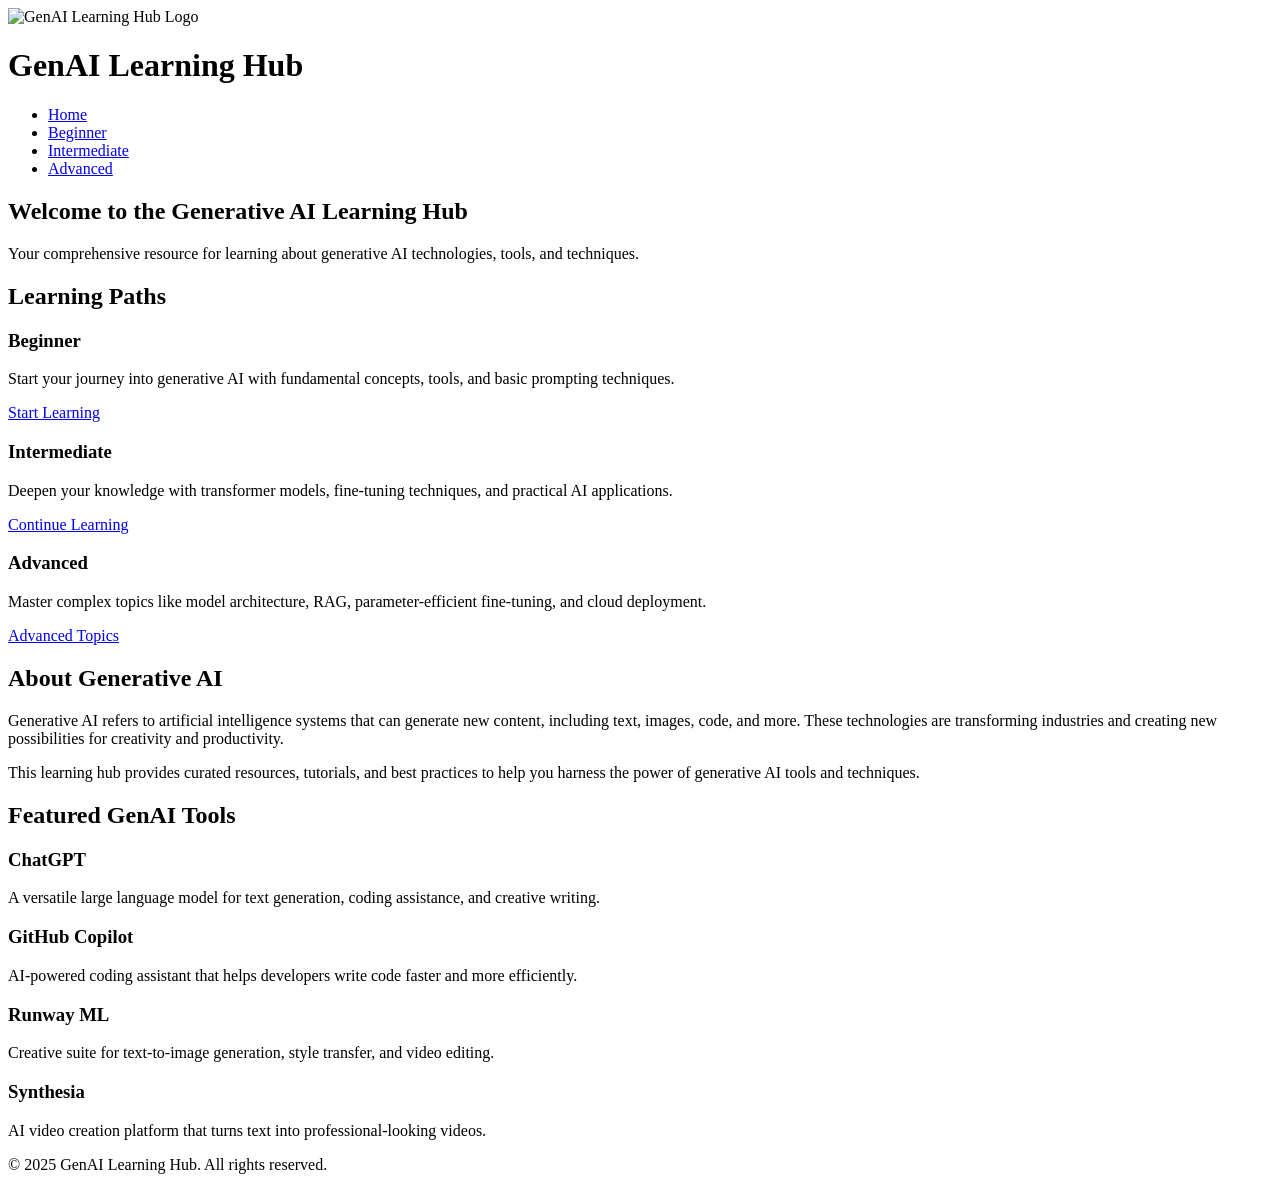
==== index.html @ 52ef444b "Add files via upload" ====
<!DOCTYPE html>
<html lang="en">
<head>
    <meta charset="UTF-8">
    <meta name="viewport" content="width=device-width, initial-scale=1.0">
    <meta name="description" content="Your comprehensive resource for learning about generative AI technologies, tools, and techniques.">
    <title>GenAI Learning Hub - Home</title>
    <link rel="stylesheet" href="css/styles.css">
</head>
<body>
    <header>
        <div class="container">
            <div class="logo-container">
                <img src="images/genai-logo.png" alt="GenAI Learning Hub Logo" class="logo">
                <h1>GenAI Learning Hub</h1>
            </div>
            <nav>
                <ul>
                    <li><a href="index.html" class="active">Home</a></li>
                    <li><a href="beginner.html">Beginner</a></li>
                    <li><a href="intermediate.html">Intermediate</a></li>
                    <li><a href="advanced.html">Advanced</a></li>
                </ul>
            </nav>
        </div>
    </header>

    <main>
        <section class="hero">
            <div class="container">
                <h2>Welcome to the Generative AI Learning Hub</h2>
                <p>Your comprehensive resource for learning about generative AI technologies, tools, and techniques.</p>
            </div>
        </section>

        <section class="learning-paths">
            <div class="container">
                <h2>Learning Paths</h2>
                <div class="path-cards">
                    <div class="card">
                        <h3>Beginner</h3>
                        <p>Start your journey into generative AI with fundamental concepts, tools, and basic prompting techniques.</p>
                        <a href="beginner.html" class="btn">Start Learning</a>
                    </div>
                    <div class="card">
                        <h3>Intermediate</h3>
                        <p>Deepen your knowledge with transformer models, fine-tuning techniques, and practical AI applications.</p>
                        <a href="intermediate.html" class="btn">Continue Learning</a>
                    </div>
                    <div class="card">
                        <h3>Advanced</h3>
                        <p>Master complex topics like model architecture, RAG, parameter-efficient fine-tuning, and cloud deployment.</p>
                        <a href="advanced.html" class="btn">Advanced Topics</a>
                    </div>
                </div>
            </div>
        </section>

        <section class="about">
            <div class="container">
                <h2>About Generative AI</h2>
                <p>Generative AI refers to artificial intelligence systems that can generate new content, including text, images, code, and more. These technologies are transforming industries and creating new possibilities for creativity and productivity.</p>
                <p>This learning hub provides curated resources, tutorials, and best practices to help you harness the power of generative AI tools and techniques.</p>
            </div>
        </section>

        <section class="featured-tools">
            <div class="container">
                <h2>Featured GenAI Tools</h2>
                <div class="tools-grid">
                    <div class="tool">
                        <h3>ChatGPT</h3>
                        <p>A versatile large language model for text generation, coding assistance, and creative writing.</p>
                    </div>
                    <div class="tool">
                        <h3>GitHub Copilot</h3>
                        <p>AI-powered coding assistant that helps developers write code faster and more efficiently.</p>
                    </div>
                    <div class="tool">
                        <h3>Runway ML</h3>
                        <p>Creative suite for text-to-image generation, style transfer, and video editing.</p>
                    </div>
                    <div class="tool">
                        <h3>Synthesia</h3>
                        <p>AI video creation platform that turns text into professional-looking videos.</p>
                    </div>
                </div>
            </div>
        </section>
    </main>

    <footer>
        <div class="container">
            <p>&copy; 2025 GenAI Learning Hub. All rights reserved.</p>
        </div>
    </footer>
</body>
</html>
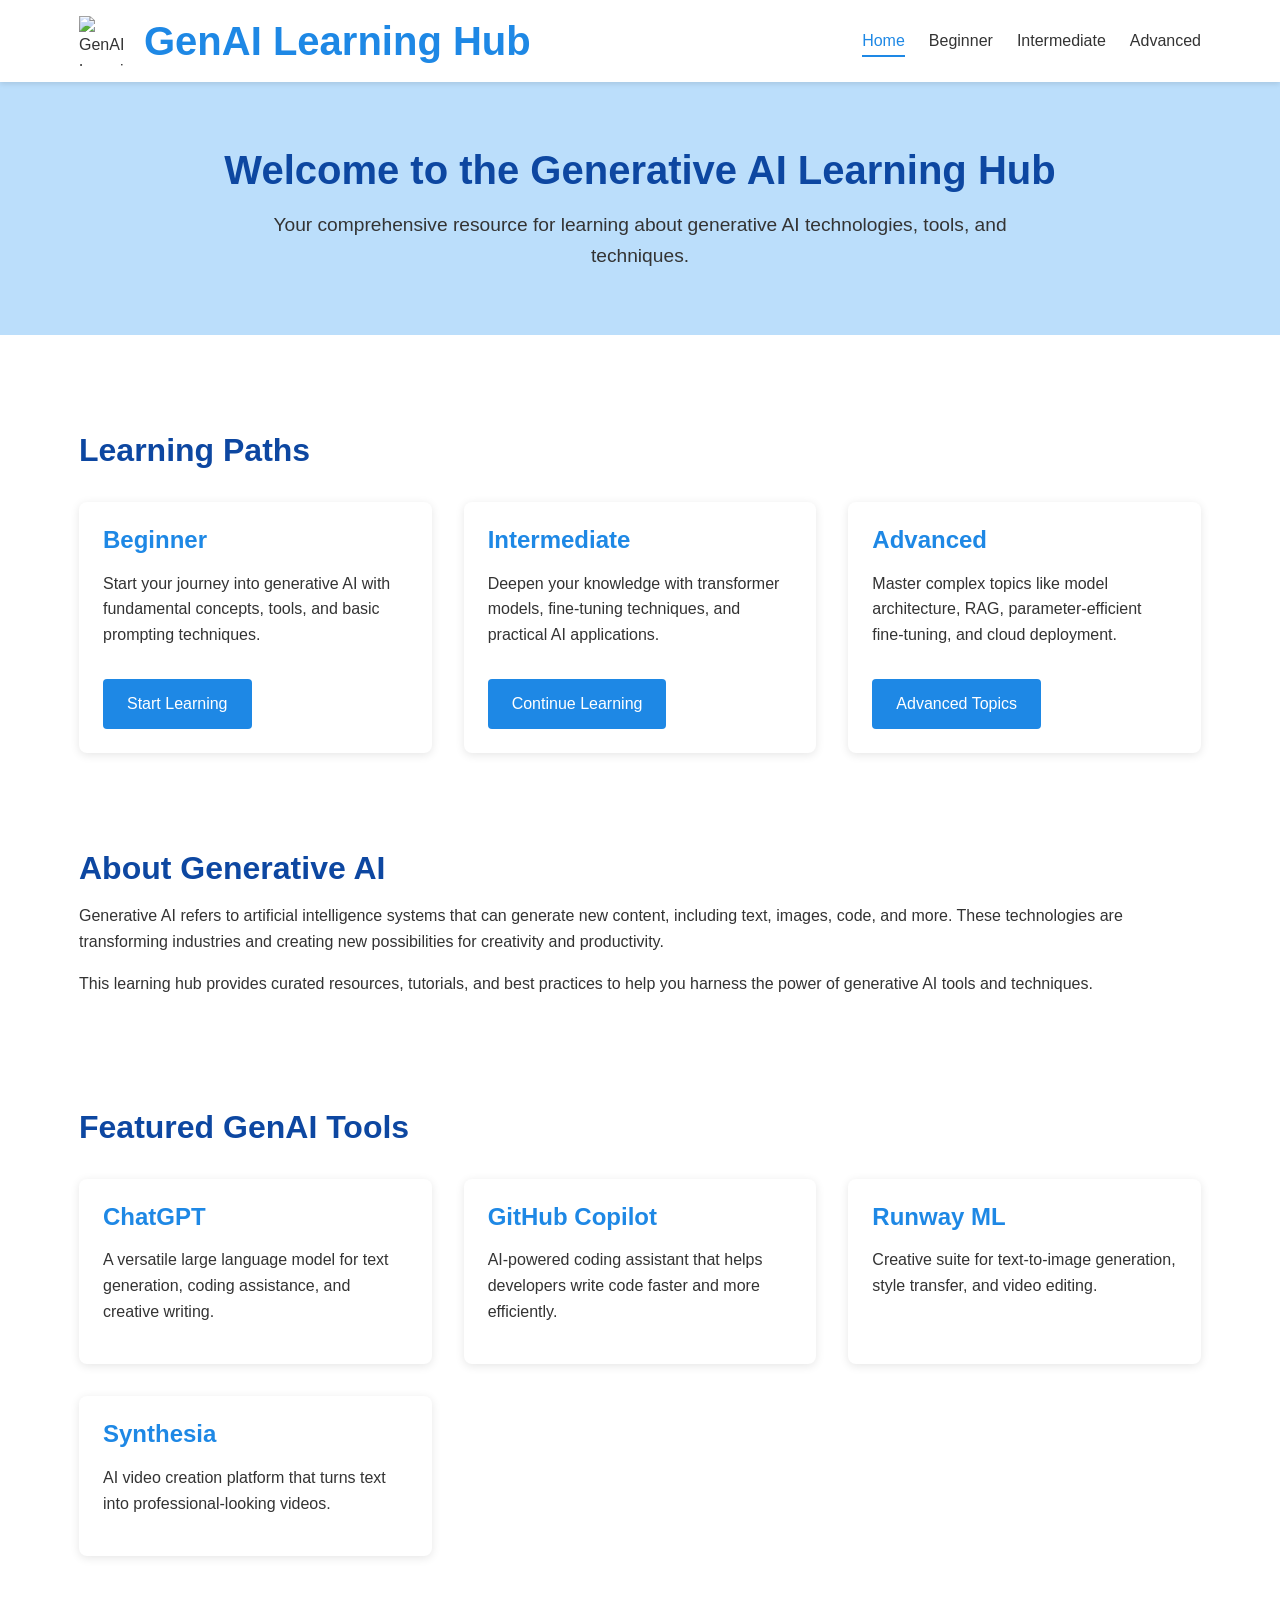
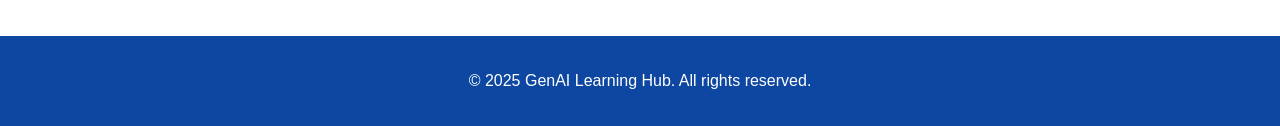
==== commit 667bc0ee: "Update index.html Changed CSS path" ====
--- a/index.html
+++ b/index.html
@@ -5,7 +5,7 @@
     <meta name="viewport" content="width=device-width, initial-scale=1.0">
     <meta name="description" content="Your comprehensive resource for learning about generative AI technologies, tools, and techniques.">
     <title>GenAI Learning Hub - Home</title>
-    <link rel="stylesheet" href="css/styles.css">
+    <link rel="stylesheet" href="styles.css">
 </head>
 <body>
     <header>
@@ -95,4 +95,4 @@
         </div>
     </footer>
 </body>
-</html>+</html>
--- a/styles.css
+++ b/styles.css
@@ -0,0 +1,370 @@
+/* Base Styles */
+:root {
+    --primary-blue: #1e88e5;
+    --secondary-blue: #64b5f6;
+    --light-blue: #bbdefb;
+    --dark-blue: #0d47a1;
+    --white: #ffffff;
+    --light-gray: #f5f5f5;
+    --text-dark: #333333;
+    --text-light: #757575;
+}
+
+* {
+    margin: 0;
+    padding: 0;
+    box-sizing: border-box;
+}
+
+body {
+    font-family: 'Segoe UI', Tahoma, Geneva, Verdana, sans-serif;
+    line-height: 1.6;
+    color: var(--text-dark);
+    background-color: var(--white);
+}
+
+.container {
+    width: 90%;
+    max-width: 1200px;
+    margin: 0 auto;
+    padding: 0 15px;
+}
+
+/* Typography */
+h1, h2, h3, h4, h5, h6 {
+    margin-bottom: 1rem;
+    line-height: 1.2;
+    color: var(--dark-blue);
+}
+
+h1 {
+    font-size: 2.5rem;
+}
+
+h2 {
+    font-size: 2rem;
+    margin-top: 2rem;
+}
+
+h3 {
+    font-size: 1.5rem;
+    color: var(--primary-blue);
+}
+
+p {
+    margin-bottom: 1rem;
+}
+
+a {
+    color: var(--primary-blue);
+    text-decoration: none;
+    transition: color 0.3s ease;
+}
+
+a:hover {
+    color: var(--dark-blue);
+}
+
+/* Header and Navigation */
+header {
+    background-color: var(--white);
+    box-shadow: 0 2px 5px rgba(0, 0, 0, 0.1);
+    padding: 1rem 0;
+    position: sticky;
+    top: 0;
+    z-index: 100;
+}
+
+header .container {
+    display: flex;
+    justify-content: space-between;
+    align-items: center;
+    flex-wrap: wrap;
+}
+
+.logo-container {
+    display: flex;
+    align-items: center;
+}
+
+.logo {
+    width: 50px;
+    height: 50px;
+    margin-right: 15px;
+}
+
+header h1 {
+    margin-bottom: 0;
+    color: var(--primary-blue);
+}
+
+nav ul {
+    display: flex;
+    list-style: none;
+}
+
+nav li {
+    margin-left: 1.5rem;
+}
+
+nav a {
+    color: var(--text-dark);
+    font-weight: 500;
+    padding: 0.5rem 0;
+    position: relative;
+}
+
+nav a:hover {
+    color: var(--primary-blue);
+}
+
+nav a.active {
+    color: var(--primary-blue);
+}
+
+nav a.active::after {
+    content: '';
+    position: absolute;
+    bottom: 0;
+    left: 0;
+    width: 100%;
+    height: 2px;
+    background-color: var(--primary-blue);
+}
+
+/* Hero Section */
+.hero {
+    background-color: var(--light-blue);
+    padding: 4rem 0;
+    text-align: center;
+    margin-bottom: 2rem;
+}
+
+.hero h2 {
+    font-size: 2.5rem;
+    margin-top: 0;
+}
+
+.hero p {
+    font-size: 1.2rem;
+    max-width: 800px;
+    margin: 0 auto;
+}
+
+/* Section Styling */
+section {
+    padding: 2rem 0;
+}
+
+.page-header {
+    background-color: var(--light-blue);
+    padding: 3rem 0;
+    text-align: center;
+    margin-bottom: 2rem;
+}
+
+/* Cards and Grids */
+.path-cards, .concept-grid, .tools-grid, .project-grid {
+    display: grid;
+    grid-template-columns: repeat(auto-fill, minmax(280px, 1fr));
+    gap: 2rem;
+    margin-top: 2rem;
+}
+
+.card, .concept, .tool, .project {
+    background-color: var(--white);
+    border-radius: 8px;
+    padding: 1.5rem;
+    box-shadow: 0 2px 10px rgba(0, 0, 0, 0.1);
+    transition: transform 0.3s ease, box-shadow 0.3s ease;
+}
+
+.card:hover, .concept:hover, .tool:hover, .project:hover {
+    transform: translateY(-5px);
+    box-shadow: 0 5px 15px rgba(0, 0, 0, 0.1);
+}
+
+/* Buttons */
+.btn {
+    display: inline-block;
+    background-color: var(--primary-blue);
+    color: var(--white);
+    padding: 0.75rem 1.5rem;
+    border-radius: 4px;
+    font-weight: 500;
+    margin-top: 1rem;
+    transition: background-color 0.3s ease;
+}
+
+.btn:hover {
+    background-color: var(--dark-blue);
+    color: var(--white);
+}
+
+/* Video Containers */
+.video-container {
+    margin-bottom: 3rem;
+}
+
+.video-wrapper {
+    position: relative;
+    padding-bottom: 56.25%; /* 16:9 aspect ratio */
+    height: 0;
+    overflow: hidden;
+    margin: 1rem 0;
+    border-radius: 8px;
+    box-shadow: 0 2px 10px rgba(0, 0, 0, 0.1);
+}
+
+.video-wrapper iframe {
+    position: absolute;
+    top: 0;
+    left: 0;
+    width: 100%;
+    height: 100%;
+    border: 0;
+}
+
+/* Next Steps Section */
+.next-steps {
+    background-color: var(--light-blue);
+    padding: 3rem 0;
+    text-align: center;
+    margin-top: 2rem;
+}
+
+.next-steps p {
+    max-width: 800px;
+    margin: 0 auto 1.5rem;
+}
+
+/* Footer */
+footer {
+    background-color: var(--dark-blue);
+    color: var(--white);
+    padding: 2rem 0;
+    text-align: center;
+    margin-top: 3rem;
+}
+
+footer p {
+    margin-bottom: 0;
+}
+
+/* Accessibility Improvements */
+.sr-only {
+    position: absolute;
+    width: 1px;
+    height: 1px;
+    padding: 0;
+    margin: -1px;
+    overflow: hidden;
+    clip: rect(0, 0, 0, 0);
+    white-space: nowrap;
+    border-width: 0;
+}
+
+/* Focus styles for keyboard navigation */
+a:focus, button:focus {
+    outline: 2px solid var(--primary-blue);
+    outline-offset: 2px;
+}
+
+/* Responsive Design */
+@media (max-width: 768px) {
+    header .container {
+        flex-direction: column;
+    }
+    
+    nav {
+        margin-top: 1rem;
+        width: 100%;
+    }
+    
+    nav ul {
+        justify-content: center;
+    }
+    
+    nav li {
+        margin: 0 0.75rem;
+    }
+    
+    h1 {
+        font-size: 2rem;
+    }
+    
+    h2 {
+        font-size: 1.75rem;
+    }
+    
+    .hero {
+        padding: 3rem 0;
+    }
+    
+    .hero h2 {
+        font-size: 2rem;
+    }
+}
+
+@media (max-width: 480px) {
+    .path-cards, .concept-grid, .tools-grid, .project-grid {
+        grid-template-columns: 1fr;
+    }
+    
+    h1 {
+        font-size: 1.75rem;
+    }
+    
+    h2 {
+        font-size: 1.5rem;
+    }
+    
+    .hero h2 {
+        font-size: 1.75rem;
+    }
+    
+    nav ul {
+        flex-wrap: wrap;
+        justify-content: center;
+    }
+    
+    nav li {
+        margin: 0.5rem;
+    }
+    
+    .logo {
+        width: 40px;
+        height: 40px;
+        margin-right: 10px;
+    }
+}
+
+/* Print styles */
+@media print {
+    header {
+        position: static;
+        box-shadow: none;
+    }
+    
+    .video-wrapper {
+        display: none;
+    }
+    
+    .btn {
+        display: none;
+    }
+    
+    body {
+        font-size: 12pt;
+    }
+    
+    a {
+        text-decoration: underline;
+        color: var(--text-dark);
+    }
+    
+    .card, .concept, .tool, .project {
+        box-shadow: none;
+        border: 1px solid #ddd;
+    }
+}
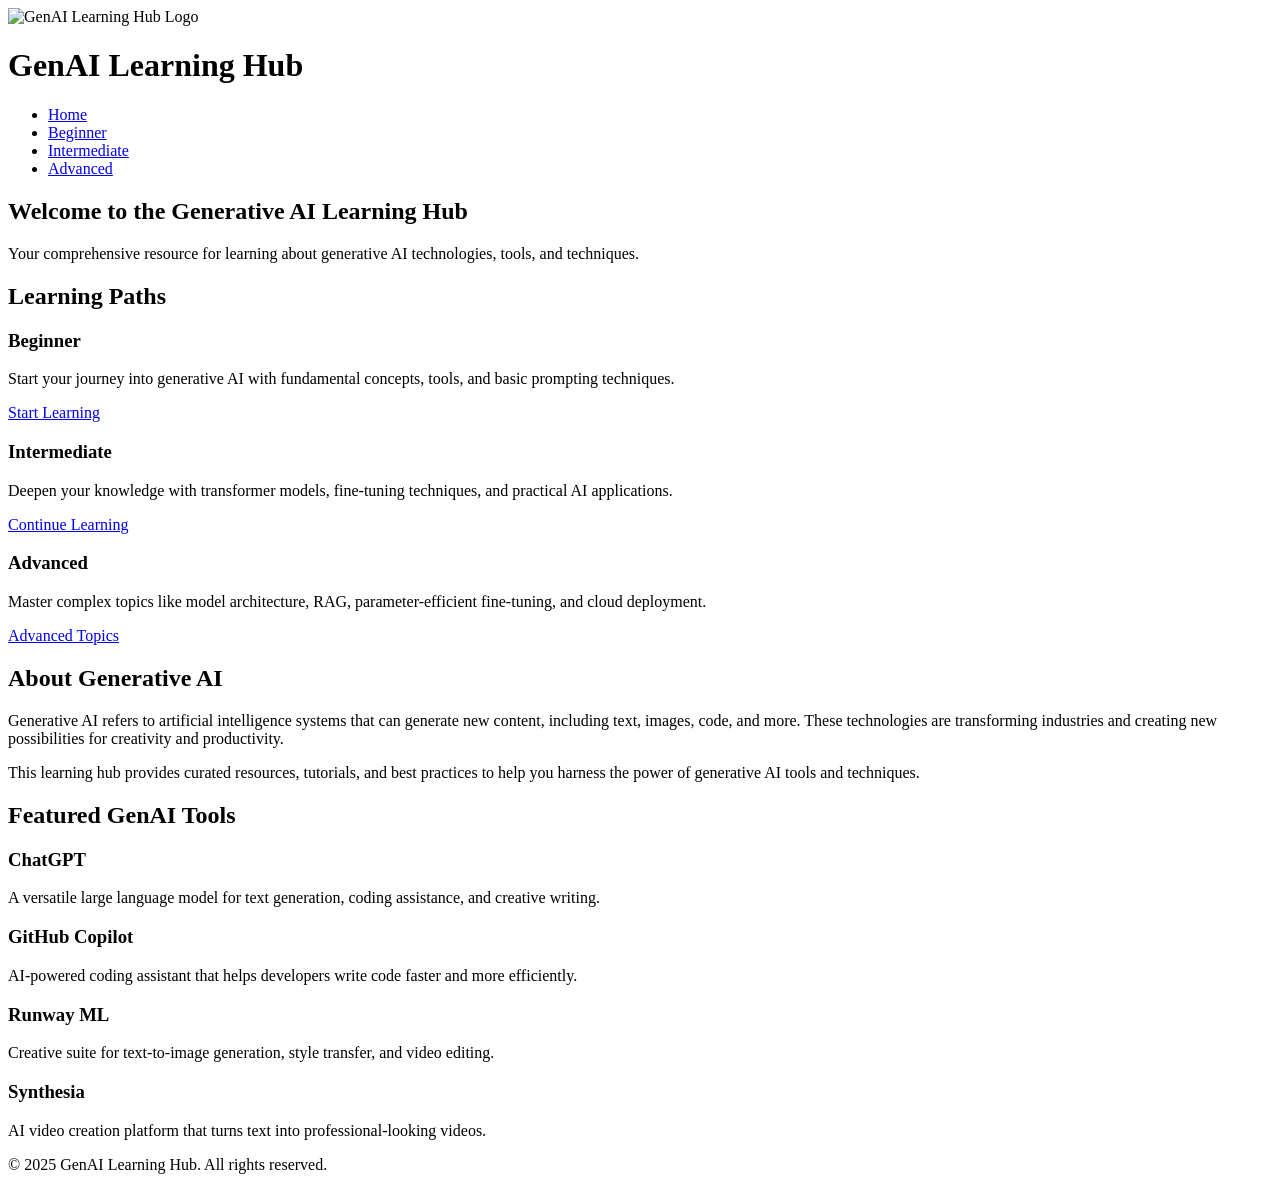
==== commit 56f04457: "Update index.html Added css/ back" ====
--- a/index.html
+++ b/index.html
@@ -5,7 +5,7 @@
     <meta name="viewport" content="width=device-width, initial-scale=1.0">
     <meta name="description" content="Your comprehensive resource for learning about generative AI technologies, tools, and techniques.">
     <title>GenAI Learning Hub - Home</title>
-    <link rel="stylesheet" href="styles.css">
+    <link rel="stylesheet" href="css/styles.css">
 </head>
 <body>
     <header>
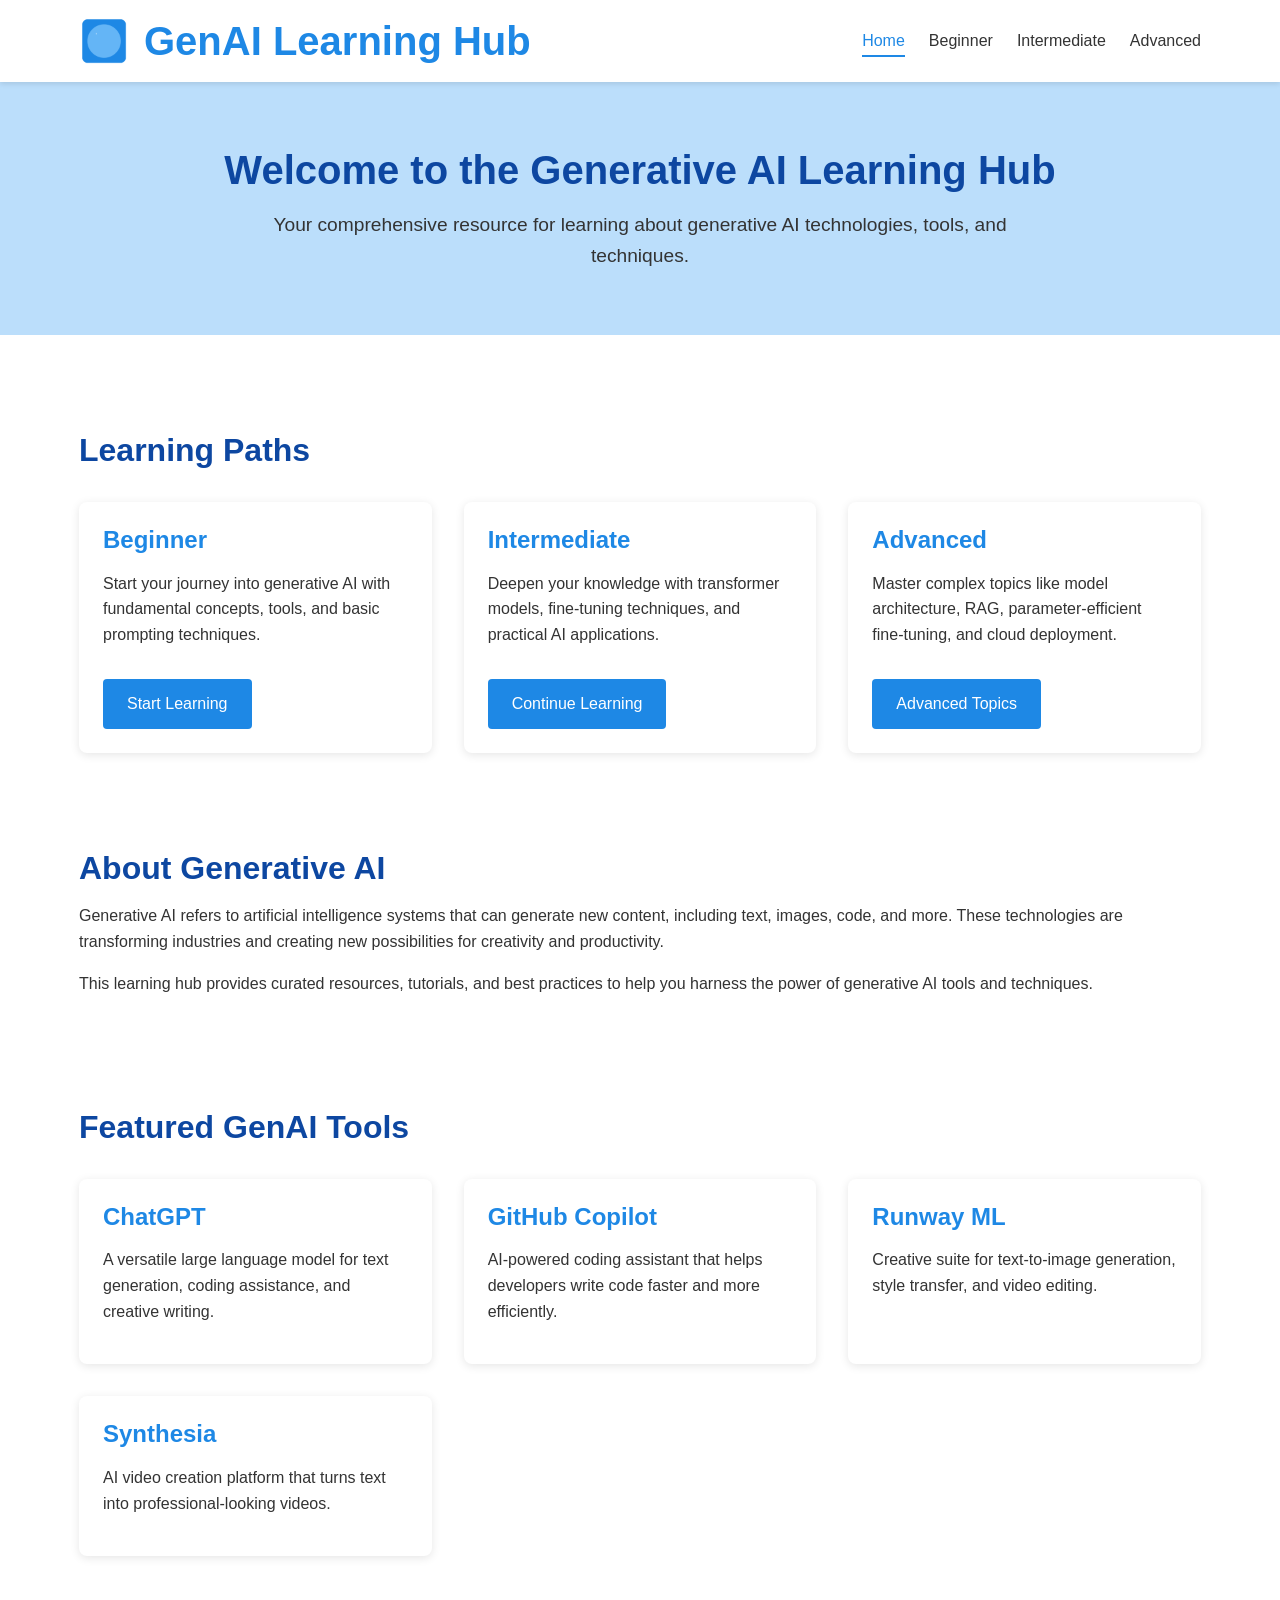
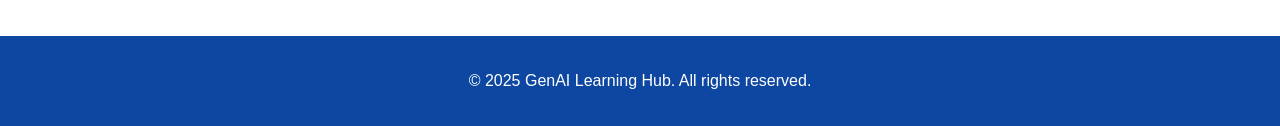
==== commit 0eed7ff5: "Update index.html Removed folder names css and images from the style.css and genai-logo.png files" ====
--- a/index.html
+++ b/index.html
@@ -5,13 +5,13 @@
     <meta name="viewport" content="width=device-width, initial-scale=1.0">
     <meta name="description" content="Your comprehensive resource for learning about generative AI technologies, tools, and techniques.">
     <title>GenAI Learning Hub - Home</title>
-    <link rel="stylesheet" href="css/styles.css">
+    <link rel="stylesheet" href="styles.css">
 </head>
 <body>
     <header>
         <div class="container">
             <div class="logo-container">
-                <img src="images/genai-logo.png" alt="GenAI Learning Hub Logo" class="logo">
+                <img src="genai-logo.png" alt="GenAI Learning Hub Logo" class="logo">
                 <h1>GenAI Learning Hub</h1>
             </div>
             <nav>
--- a/styles.css
+++ b/styles.css
@@ -0,0 +1,370 @@
+/* Base Styles */
+:root {
+    --primary-blue: #1e88e5;
+    --secondary-blue: #64b5f6;
+    --light-blue: #bbdefb;
+    --dark-blue: #0d47a1;
+    --white: #ffffff;
+    --light-gray: #f5f5f5;
+    --text-dark: #333333;
+    --text-light: #757575;
+}
+
+* {
+    margin: 0;
+    padding: 0;
+    box-sizing: border-box;
+}
+
+body {
+    font-family: 'Segoe UI', Tahoma, Geneva, Verdana, sans-serif;
+    line-height: 1.6;
+    color: var(--text-dark);
+    background-color: var(--white);
+}
+
+.container {
+    width: 90%;
+    max-width: 1200px;
+    margin: 0 auto;
+    padding: 0 15px;
+}
+
+/* Typography */
+h1, h2, h3, h4, h5, h6 {
+    margin-bottom: 1rem;
+    line-height: 1.2;
+    color: var(--dark-blue);
+}
+
+h1 {
+    font-size: 2.5rem;
+}
+
+h2 {
+    font-size: 2rem;
+    margin-top: 2rem;
+}
+
+h3 {
+    font-size: 1.5rem;
+    color: var(--primary-blue);
+}
+
+p {
+    margin-bottom: 1rem;
+}
+
+a {
+    color: var(--primary-blue);
+    text-decoration: none;
+    transition: color 0.3s ease;
+}
+
+a:hover {
+    color: var(--dark-blue);
+}
+
+/* Header and Navigation */
+header {
+    background-color: var(--white);
+    box-shadow: 0 2px 5px rgba(0, 0, 0, 0.1);
+    padding: 1rem 0;
+    position: sticky;
+    top: 0;
+    z-index: 100;
+}
+
+header .container {
+    display: flex;
+    justify-content: space-between;
+    align-items: center;
+    flex-wrap: wrap;
+}
+
+.logo-container {
+    display: flex;
+    align-items: center;
+}
+
+.logo {
+    width: 50px;
+    height: 50px;
+    margin-right: 15px;
+}
+
+header h1 {
+    margin-bottom: 0;
+    color: var(--primary-blue);
+}
+
+nav ul {
+    display: flex;
+    list-style: none;
+}
+
+nav li {
+    margin-left: 1.5rem;
+}
+
+nav a {
+    color: var(--text-dark);
+    font-weight: 500;
+    padding: 0.5rem 0;
+    position: relative;
+}
+
+nav a:hover {
+    color: var(--primary-blue);
+}
+
+nav a.active {
+    color: var(--primary-blue);
+}
+
+nav a.active::after {
+    content: '';
+    position: absolute;
+    bottom: 0;
+    left: 0;
+    width: 100%;
+    height: 2px;
+    background-color: var(--primary-blue);
+}
+
+/* Hero Section */
+.hero {
+    background-color: var(--light-blue);
+    padding: 4rem 0;
+    text-align: center;
+    margin-bottom: 2rem;
+}
+
+.hero h2 {
+    font-size: 2.5rem;
+    margin-top: 0;
+}
+
+.hero p {
+    font-size: 1.2rem;
+    max-width: 800px;
+    margin: 0 auto;
+}
+
+/* Section Styling */
+section {
+    padding: 2rem 0;
+}
+
+.page-header {
+    background-color: var(--light-blue);
+    padding: 3rem 0;
+    text-align: center;
+    margin-bottom: 2rem;
+}
+
+/* Cards and Grids */
+.path-cards, .concept-grid, .tools-grid, .project-grid {
+    display: grid;
+    grid-template-columns: repeat(auto-fill, minmax(280px, 1fr));
+    gap: 2rem;
+    margin-top: 2rem;
+}
+
+.card, .concept, .tool, .project {
+    background-color: var(--white);
+    border-radius: 8px;
+    padding: 1.5rem;
+    box-shadow: 0 2px 10px rgba(0, 0, 0, 0.1);
+    transition: transform 0.3s ease, box-shadow 0.3s ease;
+}
+
+.card:hover, .concept:hover, .tool:hover, .project:hover {
+    transform: translateY(-5px);
+    box-shadow: 0 5px 15px rgba(0, 0, 0, 0.1);
+}
+
+/* Buttons */
+.btn {
+    display: inline-block;
+    background-color: var(--primary-blue);
+    color: var(--white);
+    padding: 0.75rem 1.5rem;
+    border-radius: 4px;
+    font-weight: 500;
+    margin-top: 1rem;
+    transition: background-color 0.3s ease;
+}
+
+.btn:hover {
+    background-color: var(--dark-blue);
+    color: var(--white);
+}
+
+/* Video Containers */
+.video-container {
+    margin-bottom: 3rem;
+}
+
+.video-wrapper {
+    position: relative;
+    padding-bottom: 56.25%; /* 16:9 aspect ratio */
+    height: 0;
+    overflow: hidden;
+    margin: 1rem 0;
+    border-radius: 8px;
+    box-shadow: 0 2px 10px rgba(0, 0, 0, 0.1);
+}
+
+.video-wrapper iframe {
+    position: absolute;
+    top: 0;
+    left: 0;
+    width: 100%;
+    height: 100%;
+    border: 0;
+}
+
+/* Next Steps Section */
+.next-steps {
+    background-color: var(--light-blue);
+    padding: 3rem 0;
+    text-align: center;
+    margin-top: 2rem;
+}
+
+.next-steps p {
+    max-width: 800px;
+    margin: 0 auto 1.5rem;
+}
+
+/* Footer */
+footer {
+    background-color: var(--dark-blue);
+    color: var(--white);
+    padding: 2rem 0;
+    text-align: center;
+    margin-top: 3rem;
+}
+
+footer p {
+    margin-bottom: 0;
+}
+
+/* Accessibility Improvements */
+.sr-only {
+    position: absolute;
+    width: 1px;
+    height: 1px;
+    padding: 0;
+    margin: -1px;
+    overflow: hidden;
+    clip: rect(0, 0, 0, 0);
+    white-space: nowrap;
+    border-width: 0;
+}
+
+/* Focus styles for keyboard navigation */
+a:focus, button:focus {
+    outline: 2px solid var(--primary-blue);
+    outline-offset: 2px;
+}
+
+/* Responsive Design */
+@media (max-width: 768px) {
+    header .container {
+        flex-direction: column;
+    }
+    
+    nav {
+        margin-top: 1rem;
+        width: 100%;
+    }
+    
+    nav ul {
+        justify-content: center;
+    }
+    
+    nav li {
+        margin: 0 0.75rem;
+    }
+    
+    h1 {
+        font-size: 2rem;
+    }
+    
+    h2 {
+        font-size: 1.75rem;
+    }
+    
+    .hero {
+        padding: 3rem 0;
+    }
+    
+    .hero h2 {
+        font-size: 2rem;
+    }
+}
+
+@media (max-width: 480px) {
+    .path-cards, .concept-grid, .tools-grid, .project-grid {
+        grid-template-columns: 1fr;
+    }
+    
+    h1 {
+        font-size: 1.75rem;
+    }
+    
+    h2 {
+        font-size: 1.5rem;
+    }
+    
+    .hero h2 {
+        font-size: 1.75rem;
+    }
+    
+    nav ul {
+        flex-wrap: wrap;
+        justify-content: center;
+    }
+    
+    nav li {
+        margin: 0.5rem;
+    }
+    
+    .logo {
+        width: 40px;
+        height: 40px;
+        margin-right: 10px;
+    }
+}
+
+/* Print styles */
+@media print {
+    header {
+        position: static;
+        box-shadow: none;
+    }
+    
+    .video-wrapper {
+        display: none;
+    }
+    
+    .btn {
+        display: none;
+    }
+    
+    body {
+        font-size: 12pt;
+    }
+    
+    a {
+        text-decoration: underline;
+        color: var(--text-dark);
+    }
+    
+    .card, .concept, .tool, .project {
+        box-shadow: none;
+        border: 1px solid #ddd;
+    }
+}
